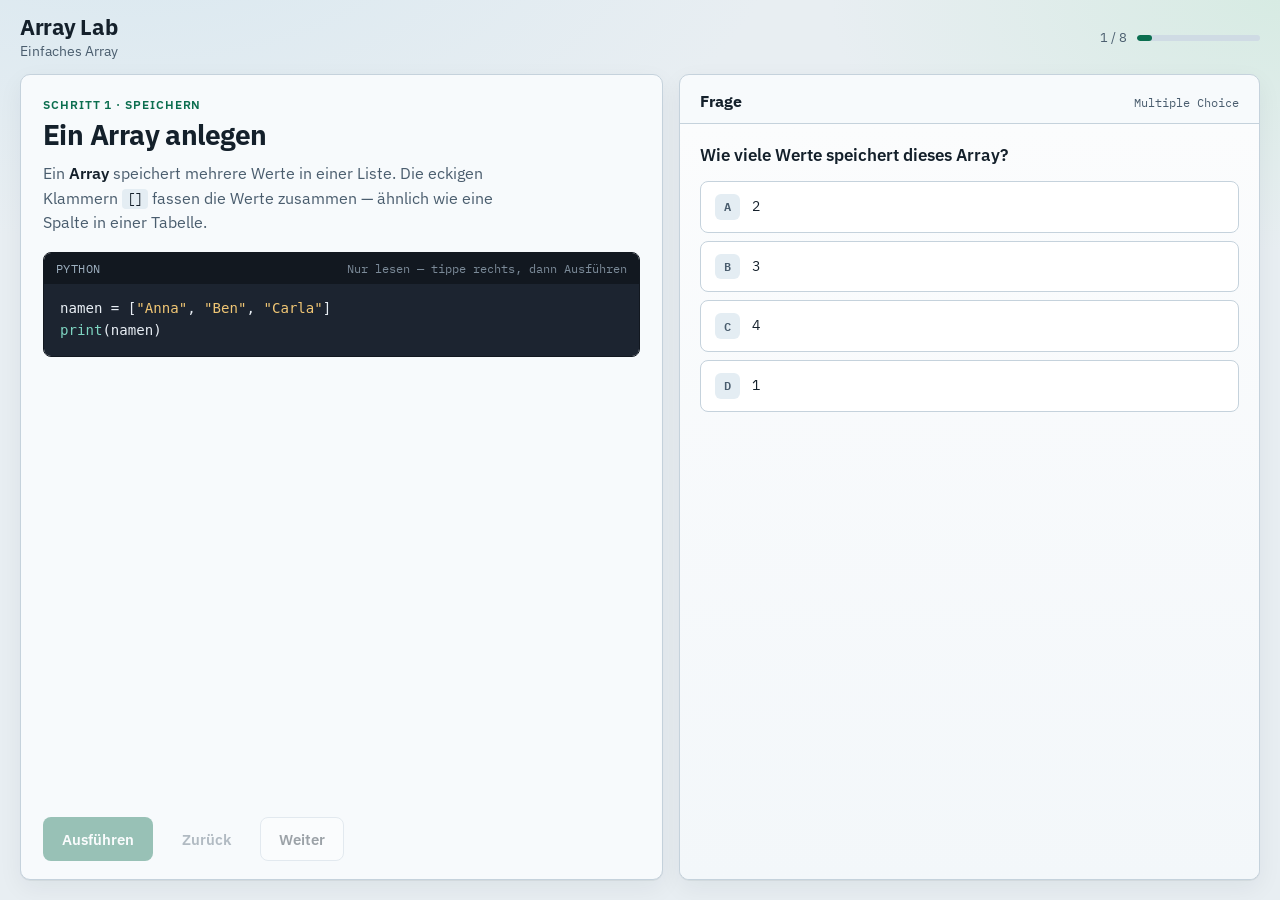
==== web/index.html @ 04155aa1 "Add Array Lab web lesson and iPad WKWebView shell. Guided German array tutorial with multiple-choice" ====
<!DOCTYPE html>
<html lang="de">
<head>
  <meta charset="UTF-8" />
  <meta name="viewport" content="width=device-width, initial-scale=1, viewport-fit=cover" />
  <meta name="apple-mobile-web-app-capable" content="yes" />
  <title>Array Lab</title>
  <link rel="preconnect" href="https://fonts.googleapis.com" />
  <link rel="preconnect" href="https://fonts.gstatic.com" crossorigin />
  <link href="https://fonts.googleapis.com/css2?family=IBM+Plex+Mono:ital,wght@0,400;0,600;1,400&family=IBM+Plex+Sans:wght@400;600;700&display=swap" rel="stylesheet" />
  <link rel="stylesheet" href="styles.css" />
</head>
<body>
  <div class="app">
    <header class="topbar">
      <div class="brand">
        <span class="brand-mark">Array Lab</span>
        <span class="brand-sub" id="module-label">Einfaches Array</span>
      </div>
      <div class="progress" aria-live="polite">
        <span id="step-label">1 / 1</span>
        <div class="progress-track" aria-hidden="true">
          <div class="progress-fill" id="progress-fill"></div>
        </div>
      </div>
    </header>

    <main class="workspace">
      <section class="panel panel-task" aria-label="Aufgabe">
        <p class="eyebrow" id="task-eyebrow">Aufgabe</p>
        <h1 class="task-title" id="task-title">Laden…</h1>
        <p class="task-body" id="task-body"></p>

        <div class="code-wrap">
          <div class="code-header">
            <span>Python</span>
            <span class="code-hint">Nur lesen — tippe rechts, dann Ausführen</span>
          </div>
          <pre class="code-block" id="code-block"><code></code></pre>
        </div>

        <div class="actions">
          <button type="button" class="btn btn-primary" id="btn-run" disabled>Ausführen</button>
          <button type="button" class="btn btn-ghost" id="btn-prev" disabled>Zurück</button>
          <button type="button" class="btn btn-secondary" id="btn-next" disabled>Weiter</button>
        </div>
      </section>

      <section class="panel panel-output" aria-label="Frage und Ausgabe">
        <div class="output-header">
          <h2 id="output-heading">Frage</h2>
          <span class="output-badge" id="output-badge">Multiple Choice</span>
        </div>
        <div class="output-stage" id="output-stage">
          <div class="quiz" id="quiz">
            <p class="quiz-prompt" id="quiz-prompt"></p>
            <div class="quiz-options" id="quiz-options" role="radiogroup" aria-labelledby="quiz-prompt"></div>
            <p class="quiz-feedback hidden" id="quiz-feedback" aria-live="polite"></p>
          </div>
          <div class="output-result hidden" id="output-result">
            <p class="result-caption" id="result-caption"></p>
            <div class="table-scroll">
              <table class="data-table" id="data-table"></table>
            </div>
            <p class="result-note" id="result-note"></p>
          </div>
        </div>
      </section>
    </main>
  </div>

  <script src="lessons.js"></script>
  <script src="app.js"></script>
</body>
</html>
---- web/styles.css ----
:root {
  --bg: #e8eef2;
  --bg-panel: #f7fafc;
  --bg-code: #1c2430;
  --ink: #14202b;
  --ink-soft: #4a5d6e;
  --line: #c5d2dc;
  --accent: #0b6e4f;
  --accent-hover: #095a41;
  --accent-soft: #d4efe6;
  --highlight: #ffe08a;
  --highlight-border: #e0b84a;
  --mysql-header: #2c3e50;
  --radius: 10px;
  --font-ui: "IBM Plex Sans", "Segoe UI", sans-serif;
  --font-mono: "IBM Plex Mono", "SF Mono", "Menlo", monospace;
  --shadow: 0 1px 0 rgba(20, 32, 43, 0.06), 0 8px 24px rgba(20, 32, 43, 0.06);
}

*,
*::before,
*::after {
  box-sizing: border-box;
}

html,
body {
  margin: 0;
  min-height: 100%;
  height: 100%;
  font-family: var(--font-ui);
  color: var(--ink);
  background:
    radial-gradient(1200px 600px at 10% -10%, #d9e8f0 0%, transparent 55%),
    radial-gradient(900px 500px at 100% 0%, #d7ebe3 0%, transparent 50%),
    var(--bg);
  -webkit-font-smoothing: antialiased;
}

body {
  overflow: hidden;
}

.app {
  display: flex;
  flex-direction: column;
  height: 100%;
  max-width: 1400px;
  margin: 0 auto;
  padding: 16px 20px 20px;
  gap: 14px;
}

.topbar {
  display: flex;
  align-items: center;
  justify-content: space-between;
  gap: 16px;
  flex-shrink: 0;
}

.brand {
  display: flex;
  flex-direction: column;
  gap: 2px;
}

.brand-mark {
  font-size: 1.35rem;
  font-weight: 700;
  letter-spacing: -0.02em;
  line-height: 1.1;
}

.brand-sub {
  font-size: 0.85rem;
  color: var(--ink-soft);
}

.progress {
  display: flex;
  align-items: center;
  gap: 10px;
  min-width: 160px;
}

#step-label {
  font-size: 0.8rem;
  color: var(--ink-soft);
  font-variant-numeric: tabular-nums;
  white-space: nowrap;
}

.progress-track {
  flex: 1;
  height: 6px;
  background: #cfdbe4;
  border-radius: 999px;
  overflow: hidden;
}

.progress-fill {
  height: 100%;
  width: 0%;
  background: var(--accent);
  border-radius: inherit;
  transition: width 0.25s ease;
}

.workspace {
  display: grid;
  grid-template-columns: minmax(0, 1fr) minmax(0, 1fr);
  gap: 16px;
  flex: 1;
  min-height: 0;
}

.panel {
  background: var(--bg-panel);
  border: 1px solid var(--line);
  border-radius: var(--radius);
  box-shadow: var(--shadow);
  min-height: 0;
  display: flex;
  flex-direction: column;
}

.panel-task {
  padding: 22px 22px 18px;
  overflow: auto;
}

.panel-output {
  padding: 0;
  overflow: hidden;
}

.eyebrow {
  margin: 0 0 6px;
  font-size: 0.72rem;
  font-weight: 600;
  letter-spacing: 0.08em;
  text-transform: uppercase;
  color: var(--accent);
}

.task-title {
  margin: 0 0 10px;
  font-size: clamp(1.35rem, 2.2vw, 1.75rem);
  font-weight: 700;
  letter-spacing: -0.02em;
  line-height: 1.2;
}

.task-body {
  margin: 0 0 18px;
  color: var(--ink-soft);
  line-height: 1.55;
  font-size: 0.98rem;
  max-width: 46ch;
}

.task-body strong {
  color: var(--ink);
  font-weight: 600;
}

.task-body code {
  font-family: var(--font-mono);
  font-size: 0.88em;
  background: #e4edf3;
  padding: 1px 5px;
  border-radius: 4px;
  color: var(--ink);
}

.code-wrap {
  border-radius: 8px;
  overflow: hidden;
  border: 1px solid #121820;
  margin-bottom: 18px;
  flex-shrink: 0;
}

.code-header {
  display: flex;
  justify-content: space-between;
  align-items: center;
  gap: 12px;
  padding: 8px 12px;
  background: #121820;
  color: #9eb0c0;
  font-size: 0.72rem;
  font-family: var(--font-mono);
  letter-spacing: 0.04em;
  text-transform: uppercase;
}

.code-hint {
  text-transform: none;
  letter-spacing: 0;
  opacity: 0.75;
}

.code-block {
  margin: 0;
  padding: 14px 16px;
  background: var(--bg-code);
  color: #e8eef4;
  font-family: var(--font-mono);
  font-size: 0.88rem;
  line-height: 1.55;
  overflow-x: auto;
  white-space: pre;
}

.code-block .tok-kw { color: #7dd3c0; }
.code-block .tok-str { color: #f0c674; }
.code-block .tok-num { color: #b8d4ff; }
.code-block .tok-cmt { color: #7a8a9a; font-style: italic; }
.code-block .tok-idx { color: #ffb86c; }

.actions {
  display: flex;
  flex-wrap: wrap;
  gap: 10px;
  margin-top: auto;
  padding-top: 4px;
}

.btn {
  appearance: none;
  border: 1px solid transparent;
  border-radius: 8px;
  padding: 11px 18px;
  font: inherit;
  font-size: 0.95rem;
  font-weight: 600;
  cursor: pointer;
  transition: background 0.15s ease, border-color 0.15s ease, opacity 0.15s ease;
}

.btn:disabled {
  opacity: 0.4;
  cursor: not-allowed;
}

.btn-primary {
  background: var(--accent);
  color: #fff;
}

.btn-primary:not(:disabled):hover {
  background: var(--accent-hover);
}

.btn-primary.done {
  background: var(--accent-soft);
  color: var(--accent);
  border-color: #9fd0bc;
}

.btn-secondary {
  background: #fff;
  border-color: var(--line);
  color: var(--ink);
}

.btn-secondary:not(:disabled):hover {
  border-color: #9aafbf;
  background: #f0f5f8;
}

.btn-ghost {
  background: transparent;
  border-color: transparent;
  color: var(--ink-soft);
}

.btn-ghost:not(:disabled):hover {
  color: var(--ink);
  background: rgba(20, 32, 43, 0.05);
}

.output-header {
  display: flex;
  align-items: baseline;
  justify-content: space-between;
  gap: 12px;
  padding: 16px 20px 12px;
  border-bottom: 1px solid var(--line);
  flex-shrink: 0;
}

.output-header h2 {
  margin: 0;
  font-size: 1rem;
  font-weight: 700;
}

.output-badge {
  font-size: 0.75rem;
  color: var(--ink-soft);
  font-family: var(--font-mono);
}

.output-stage {
  flex: 1;
  min-height: 0;
  overflow: auto;
  padding: 20px;
  background:
    linear-gradient(180deg, #fbfcfd 0%, #f3f7fa 100%);
}

.output-empty {
  display: flex;
  flex-direction: column;
  justify-content: center;
  align-items: flex-start;
  min-height: 220px;
  color: var(--ink-soft);
  line-height: 1.5;
}

.output-empty p {
  margin: 0 0 8px;
}

.muted {
  font-size: 0.92rem;
}

.hidden {
  display: none !important;
}

.quiz {
  display: flex;
  flex-direction: column;
  gap: 14px;
  margin-bottom: 4px;
}

.quiz-prompt {
  margin: 0;
  font-size: 1.05rem;
  font-weight: 600;
  line-height: 1.4;
  color: var(--ink);
}

.quiz-options {
  display: flex;
  flex-direction: column;
  gap: 8px;
}

.quiz-option {
  appearance: none;
  display: flex;
  align-items: flex-start;
  gap: 12px;
  width: 100%;
  text-align: left;
  padding: 12px 14px;
  border: 1px solid var(--line);
  border-radius: 8px;
  background: #fff;
  color: var(--ink);
  font: inherit;
  font-size: 0.95rem;
  line-height: 1.4;
  cursor: pointer;
  transition: border-color 0.15s ease, background 0.15s ease, box-shadow 0.15s ease;
}

.quiz-option:hover:not(:disabled) {
  border-color: #9aafbf;
  background: #f4f8fb;
}

.quiz-option.is-selected:not(.is-correct):not(.is-wrong) {
  border-color: var(--accent);
  background: var(--accent-soft);
  box-shadow: inset 0 0 0 1px var(--accent);
}

.quiz-option.is-correct {
  border-color: var(--accent);
  background: #e6f6ef;
  box-shadow: inset 0 0 0 1px var(--accent);
}

.quiz-option.is-wrong {
  border-color: #c45c5c;
  background: #fceeee;
  box-shadow: inset 0 0 0 1px #c45c5c;
}

.quiz-option:disabled {
  cursor: default;
}

.quiz-letter {
  flex-shrink: 0;
  width: 1.6rem;
  height: 1.6rem;
  display: inline-flex;
  align-items: center;
  justify-content: center;
  border-radius: 6px;
  background: #e4edf3;
  font-family: var(--font-mono);
  font-size: 0.78rem;
  font-weight: 600;
  color: var(--ink-soft);
}

.quiz-option.is-selected .quiz-letter,
.quiz-option.is-correct .quiz-letter {
  background: var(--accent);
  color: #fff;
}

.quiz-option.is-wrong .quiz-letter {
  background: #c45c5c;
  color: #fff;
}

.quiz-label {
  padding-top: 2px;
  font-family: var(--font-mono);
  font-size: 0.9rem;
}

.quiz-feedback {
  margin: 0;
  padding: 10px 12px;
  border-radius: 8px;
  font-size: 0.92rem;
  font-weight: 600;
  line-height: 1.4;
}

.quiz-feedback.is-ok {
  background: #e6f6ef;
  color: var(--accent);
}

.quiz-feedback.is-fail {
  background: #fceeee;
  color: #9a3333;
}

.output-result {
  margin-top: 20px;
  padding-top: 18px;
  border-top: 1px dashed var(--line);
}

.result-caption {
  margin: 0 0 12px;
  font-family: var(--font-mono);
  font-size: 0.85rem;
  color: var(--ink-soft);
}

.table-scroll {
  overflow-x: auto;
  border: 1px solid #9aafbf;
  border-radius: 6px;
  background: #fff;
  box-shadow: inset 0 1px 0 rgba(255, 255, 255, 0.8);
}

.data-table {
  width: 100%;
  border-collapse: collapse;
  font-family: var(--font-mono);
  font-size: 0.9rem;
}

.data-table th,
.data-table td {
  padding: 10px 14px;
  text-align: left;
  border-bottom: 1px solid #d5e0e8;
  white-space: nowrap;
}

.data-table th {
  background: var(--mysql-header);
  color: #f0f4f8;
  font-weight: 600;
  font-size: 0.78rem;
  letter-spacing: 0.03em;
  text-transform: uppercase;
  border-bottom: none;
}

.data-table tbody tr:nth-child(even) {
  background: #f4f8fb;
}

.data-table tbody tr:last-child td {
  border-bottom: none;
}

.data-table .col-index {
  color: var(--ink-soft);
  width: 1%;
  font-weight: 500;
}

.data-table td.cell-highlight {
  background: var(--highlight);
  box-shadow: inset 0 0 0 1px var(--highlight-border);
  font-weight: 700;
  color: var(--ink);
}

.data-table tr.row-highlight td {
  background: #fff6d6;
}

.data-table tr.row-highlight td.cell-highlight {
  background: var(--highlight);
}

.result-note {
  margin: 14px 0 0;
  font-size: 0.92rem;
  line-height: 1.5;
  color: var(--ink);
  max-width: 48ch;
}

.result-note:empty {
  display: none;
}

@media (max-width: 900px) {
  body {
    overflow: auto;
  }

  .app {
    height: auto;
    min-height: 100%;
    padding: 12px;
  }

  .workspace {
    grid-template-columns: 1fr;
    grid-template-rows: auto minmax(280px, 45vh);
  }

  .panel-task {
    overflow: visible;
  }

  .topbar {
    flex-direction: column;
    align-items: flex-start;
  }

  .progress {
    width: 100%;
  }
}

@media (orientation: landscape) and (min-width: 900px) {
  .workspace {
    grid-template-columns: minmax(0, 1.05fr) minmax(0, 0.95fr);
  }
}
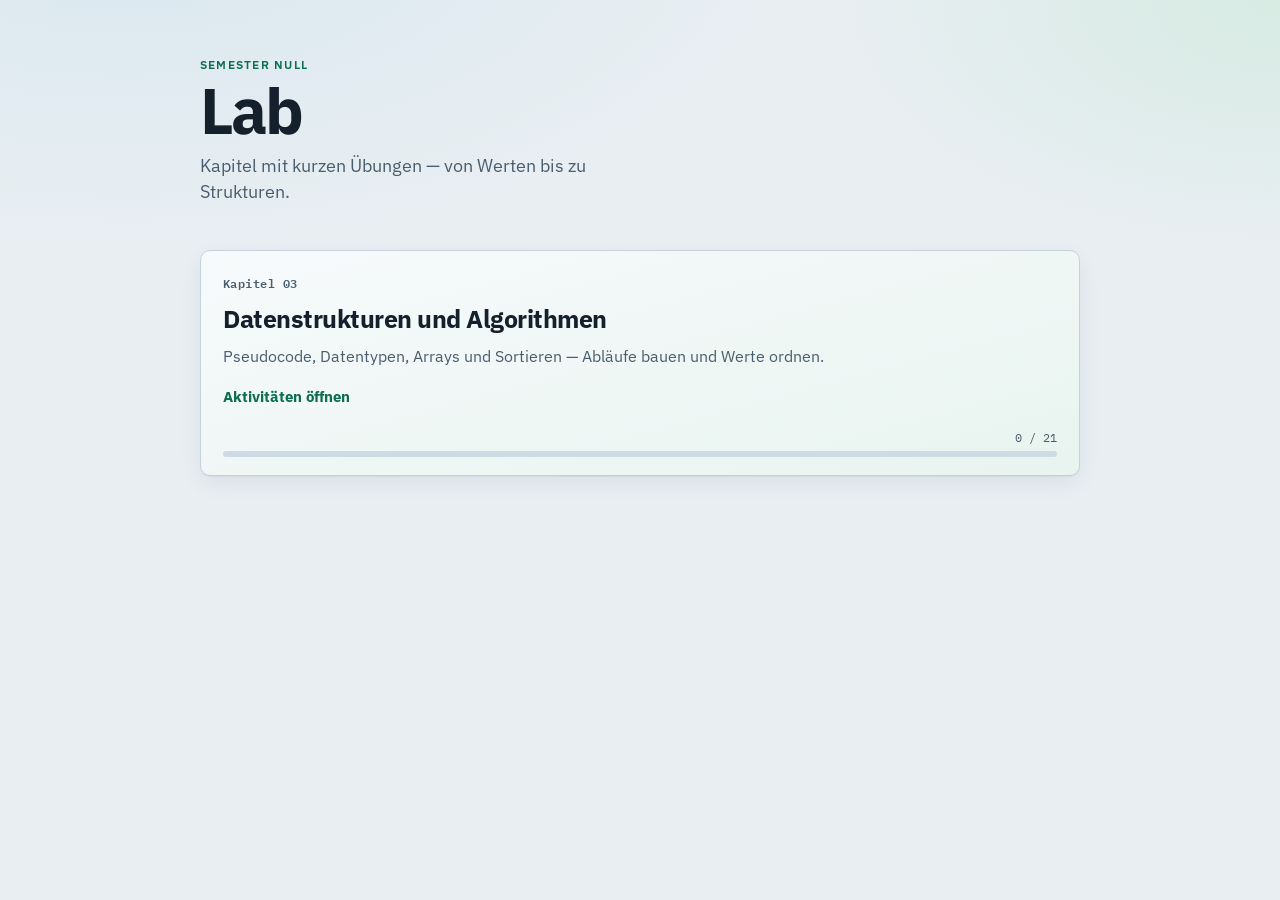
==== commit 1b4f11f7: "Expand Lab into chapters with activities and sorting blocks. Add Kapitel 3 hub, Pseudocode/Datentype" ====
--- a/web/index.html
+++ b/web/index.html
@@ -4,72 +4,47 @@
   <meta charset="UTF-8" />
   <meta name="viewport" content="width=device-width, initial-scale=1, viewport-fit=cover" />
   <meta name="apple-mobile-web-app-capable" content="yes" />
-  <title>Array Lab</title>
+  <title>Semester Null · Lab</title>
   <link rel="preconnect" href="https://fonts.googleapis.com" />
   <link rel="preconnect" href="https://fonts.gstatic.com" crossorigin />
   <link href="https://fonts.googleapis.com/css2?family=IBM+Plex+Mono:ital,wght@0,400;0,600;1,400&family=IBM+Plex+Sans:wght@400;600;700&display=swap" rel="stylesheet" />
   <link rel="stylesheet" href="styles.css" />
 </head>
-<body>
-  <div class="app">
-    <header class="topbar">
-      <div class="brand">
-        <span class="brand-mark">Array Lab</span>
-        <span class="brand-sub" id="module-label">Einfaches Array</span>
-      </div>
-      <div class="progress" aria-live="polite">
-        <span id="step-label">1 / 1</span>
-        <div class="progress-track" aria-hidden="true">
-          <div class="progress-fill" id="progress-fill"></div>
-        </div>
-      </div>
+<body class="page-home">
+  <div class="home">
+    <header class="home-hero">
+      <p class="home-kicker">Semester Null</p>
+      <h1 class="home-title">Lab</h1>
+      <p class="home-lead">
+        Kapitel mit kurzen Übungen — von Werten bis zu Strukturen.
+      </p>
     </header>
 
-    <main class="workspace">
-      <section class="panel panel-task" aria-label="Aufgabe">
-        <p class="eyebrow" id="task-eyebrow">Aufgabe</p>
-        <h1 class="task-title" id="task-title">Laden…</h1>
-        <p class="task-body" id="task-body"></p>
-
-        <div class="code-wrap">
-          <div class="code-header">
-            <span>Python</span>
-            <span class="code-hint">Nur lesen — tippe rechts, dann Ausführen</span>
+    <section class="home-modules" aria-label="Kapitel">
+      <a
+        class="module-card module-card-wide module-card-accent"
+        href="kapitel/3/"
+        data-chapter-progress
+        data-activities='[{"key":"pseudocode","total":6},{"key":"datentypen","total":6},{"key":"arrays","total":8},{"key":"sortieren","total":1}]'
+      >
+        <span class="module-num">Kapitel 03</span>
+        <h2>Datenstrukturen und Algorithmen</h2>
+        <p>
+          Pseudocode, Datentypen, Arrays und Sortieren — Abläufe bauen und Werte ordnen.
+        </p>
+        <span class="module-cta">Aktivitäten öffnen</span>
+        <div class="module-progress">
+          <div class="module-progress-meta">
+            <span class="module-progress-label">0 / 21</span>
           </div>
-          <pre class="code-block" id="code-block"><code></code></pre>
-        </div>
-
-        <div class="actions">
-          <button type="button" class="btn btn-primary" id="btn-run" disabled>Ausführen</button>
-          <button type="button" class="btn btn-ghost" id="btn-prev" disabled>Zurück</button>
-          <button type="button" class="btn btn-secondary" id="btn-next" disabled>Weiter</button>
-        </div>
-      </section>
-
-      <section class="panel panel-output" aria-label="Frage und Ausgabe">
-        <div class="output-header">
-          <h2 id="output-heading">Frage</h2>
-          <span class="output-badge" id="output-badge">Multiple Choice</span>
-        </div>
-        <div class="output-stage" id="output-stage">
-          <div class="quiz" id="quiz">
-            <p class="quiz-prompt" id="quiz-prompt"></p>
-            <div class="quiz-options" id="quiz-options" role="radiogroup" aria-labelledby="quiz-prompt"></div>
-            <p class="quiz-feedback hidden" id="quiz-feedback" aria-live="polite"></p>
-          </div>
-          <div class="output-result hidden" id="output-result">
-            <p class="result-caption" id="result-caption"></p>
-            <div class="table-scroll">
-              <table class="data-table" id="data-table"></table>
-            </div>
-            <p class="result-note" id="result-note"></p>
+          <div class="module-progress-track" aria-hidden="true">
+            <div class="module-progress-fill" style="width: 0%"></div>
           </div>
         </div>
-      </section>
-    </main>
+      </a>
+    </section>
   </div>
 
-  <script src="lessons.js"></script>
-  <script src="app.js"></script>
+  <script src="home.js"></script>
 </body>
 </html>
--- a/web/styles.css
+++ b/web/styles.css
@@ -41,6 +41,185 @@
   overflow: hidden;
 }
 
+body.page-home {
+  overflow: auto;
+}
+
+.brand-home {
+  display: inline-block;
+  margin-bottom: 4px;
+  font-size: 0.78rem;
+  font-weight: 600;
+  color: var(--ink-soft);
+  text-decoration: none;
+}
+
+.brand-home:hover {
+  color: var(--accent);
+}
+
+/* ── Startseite ─────────────────────────────────────────────────────── */
+
+.home {
+  max-width: 920px;
+  margin: 0 auto;
+  padding: clamp(28px, 6vw, 56px) 20px 48px;
+}
+
+.home-hero {
+  margin-bottom: clamp(28px, 5vw, 44px);
+}
+
+.home-kicker {
+  margin: 0 0 8px;
+  font-size: 0.78rem;
+  font-weight: 600;
+  letter-spacing: 0.1em;
+  text-transform: uppercase;
+  color: var(--accent);
+}
+
+.home-title {
+  margin: 0 0 12px;
+  font-size: clamp(2.6rem, 7vw, 4rem);
+  font-weight: 700;
+  letter-spacing: -0.04em;
+  line-height: 0.95;
+}
+
+.home-lead {
+  margin: 0;
+  max-width: 36ch;
+  font-size: 1.1rem;
+  line-height: 1.5;
+  color: var(--ink-soft);
+}
+
+.home-modules {
+  display: grid;
+  grid-template-columns: repeat(2, minmax(0, 1fr));
+  gap: 16px;
+}
+
+.module-card {
+  display: flex;
+  flex-direction: column;
+  gap: 10px;
+  padding: 22px 22px 18px;
+  background: var(--bg-panel);
+  border: 1px solid var(--line);
+  border-radius: var(--radius);
+  box-shadow: var(--shadow);
+  text-decoration: none;
+  color: inherit;
+  min-height: 220px;
+  transition: border-color 0.15s ease, transform 0.15s ease;
+}
+
+.module-card:hover {
+  border-color: #9aafbf;
+  transform: translateY(-2px);
+}
+
+.module-card-accent {
+  background: linear-gradient(165deg, #f7fafc 0%, #e8f4ef 100%);
+}
+
+.module-card-wide {
+  grid-column: 1 / -1;
+  min-height: 200px;
+}
+
+.home-title-chapter {
+  font-size: clamp(1.85rem, 4.5vw, 2.75rem);
+  max-width: 16ch;
+  line-height: 1.05;
+}
+
+.home-hero .brand-home {
+  margin-bottom: 12px;
+}
+
+.module-num {
+  font-family: var(--font-mono);
+  font-size: 0.78rem;
+  font-weight: 600;
+  color: var(--ink-soft);
+  letter-spacing: 0.04em;
+}
+
+.module-card h2 {
+  margin: 0;
+  font-size: 1.55rem;
+  font-weight: 700;
+  letter-spacing: -0.02em;
+}
+
+.module-card p {
+  margin: 0;
+  flex: 1;
+  color: var(--ink-soft);
+  line-height: 1.5;
+  font-size: 0.98rem;
+}
+
+.module-card code {
+  font-family: var(--font-mono);
+  font-size: 0.88em;
+  background: #e4edf3;
+  padding: 1px 5px;
+  border-radius: 4px;
+  color: var(--ink);
+}
+
+.module-cta {
+  margin-top: 8px;
+  font-weight: 700;
+  color: var(--accent);
+  font-size: 0.95rem;
+}
+
+.module-progress {
+  margin-top: auto;
+  padding-top: 14px;
+  display: flex;
+  flex-direction: column;
+  gap: 6px;
+}
+
+.module-progress-meta {
+  display: flex;
+  justify-content: flex-end;
+}
+
+.module-progress-label {
+  font-family: var(--font-mono);
+  font-size: 0.72rem;
+  color: var(--ink-soft);
+  font-variant-numeric: tabular-nums;
+}
+
+.module-progress-track {
+  height: 6px;
+  background: #cfdbe4;
+  border-radius: 999px;
+  overflow: hidden;
+}
+
+.module-progress-fill {
+  height: 100%;
+  width: 0%;
+  background: var(--accent);
+  border-radius: inherit;
+  transition: width 0.25s ease;
+}
+
+@media (max-width: 700px) {
+  .home-modules {
+    grid-template-columns: 1fr;
+  }
+}
+
 .app {
   display: flex;
   flex-direction: column;
@@ -575,3 +754,270 @@
     grid-template-columns: minmax(0, 1.05fr) minmax(0, 0.95fr);
   }
 }
+
+/* ── Sortieren / Drag & Drop ────────────────────────────────────────── */
+
+body.page-sort {
+  overflow: hidden;
+}
+
+.workspace-sort {
+  grid-template-columns: minmax(0, 1.25fr) minmax(0, 0.85fr);
+}
+
+.sort-actions-top {
+  display: flex;
+  gap: 8px;
+  flex-shrink: 0;
+}
+
+.panel-sort-build {
+  overflow: auto;
+}
+
+.sort-build {
+  display: grid;
+  grid-template-columns: minmax(0, 1fr) minmax(0, 1fr);
+  gap: 12px;
+  margin-top: 4px;
+  min-height: 280px;
+}
+
+.sort-column {
+  display: flex;
+  flex-direction: column;
+  min-height: 0;
+  border: 1px solid var(--line);
+  border-radius: 8px;
+  background: #f0f5f8;
+  overflow: hidden;
+}
+
+.sort-column-head {
+  display: flex;
+  justify-content: space-between;
+  align-items: center;
+  gap: 8px;
+  padding: 8px 12px;
+  background: #e4edf3;
+  font-size: 0.72rem;
+  font-weight: 600;
+  letter-spacing: 0.06em;
+  text-transform: uppercase;
+  color: var(--ink-soft);
+}
+
+.sort-hint {
+  text-transform: none;
+  letter-spacing: 0;
+  font-weight: 500;
+  opacity: 0.8;
+}
+
+.block-palette,
+.block-program {
+  flex: 1;
+  min-height: 220px;
+  padding: 10px;
+  display: flex;
+  flex-direction: column;
+  gap: 8px;
+  overflow: auto;
+  transition: background 0.15s ease, box-shadow 0.15s ease;
+}
+
+.block-palette.is-drop-target,
+.block-program.is-drop-target {
+  background: var(--accent-soft);
+  box-shadow: inset 0 0 0 2px var(--accent);
+}
+
+.block-empty {
+  margin: auto;
+  color: var(--ink-soft);
+  font-size: 0.92rem;
+  text-align: center;
+  padding: 16px;
+}
+
+.code-block-chip {
+  appearance: none;
+  display: flex;
+  align-items: flex-start;
+  gap: 10px;
+  width: 100%;
+  margin-left: calc(var(--indent, 0) * 14px);
+  width: calc(100% - var(--indent, 0) * 14px);
+  text-align: left;
+  border: 1px solid #2a3544;
+  border-radius: 8px;
+  background: var(--bg-code);
+  color: #e8eef4;
+  font-family: var(--font-mono);
+  font-size: 0.78rem;
+  line-height: 1.35;
+  padding: 10px 12px;
+  cursor: grab;
+  touch-action: none;
+  user-select: none;
+  box-shadow: 0 1px 0 rgba(0, 0, 0, 0.25);
+}
+
+.code-block-chip-lg {
+  padding: 14px 14px 12px;
+  border-radius: 10px;
+  gap: 12px;
+}
+
+.chip-body {
+  display: flex;
+  flex-direction: column;
+  gap: 8px;
+  min-width: 0;
+  flex: 1;
+}
+
+.chip-title {
+  font-family: var(--font-ui);
+  font-size: 0.82rem;
+  font-weight: 700;
+  letter-spacing: 0.02em;
+  color: #7dd3c0;
+}
+
+.chip-code {
+  display: flex;
+  flex-direction: column;
+  gap: 2px;
+}
+
+.chip-line {
+  white-space: pre-wrap;
+  font-size: 0.8rem;
+  line-height: 1.45;
+  color: #e8eef4;
+}
+
+.code-block-chip:active,
+.code-block-chip.is-dragging {
+  cursor: grabbing;
+  opacity: 0.45;
+}
+
+.chip-grip {
+  flex-shrink: 0;
+  width: 10px;
+  height: 18px;
+  margin-top: 4px;
+  border-radius: 2px;
+  background:
+    repeating-linear-gradient(
+      to bottom,
+      #7a8a9a 0 2px,
+      transparent 2px 4px
+    );
+  opacity: 0.7;
+}
+
+.chip-text {
+  min-width: 0;
+}
+
+.chip-ghost {
+  position: fixed;
+  z-index: 1000;
+  pointer-events: none;
+  opacity: 0.95;
+  margin-left: 0 !important;
+  width: auto !important;
+  box-shadow: 0 12px 28px rgba(20, 32, 43, 0.28);
+  transform: scale(1.02);
+}
+
+.sort-output {
+  display: flex;
+  flex-direction: column;
+  gap: 16px;
+}
+
+.sort-feedback {
+  margin: 0;
+  font-size: 0.95rem;
+  line-height: 1.5;
+}
+
+.sort-feedback.is-ok {
+  padding: 10px 12px;
+  border-radius: 8px;
+  background: #e6f6ef;
+  color: var(--accent);
+  font-weight: 600;
+}
+
+.sort-feedback.is-fail {
+  padding: 10px 12px;
+  border-radius: 8px;
+  background: #fceeee;
+  color: #9a3333;
+  font-weight: 600;
+}
+
+.array-viz {
+  display: flex;
+  flex-wrap: wrap;
+  gap: 8px;
+}
+
+.array-cell {
+  display: flex;
+  flex-direction: column;
+  align-items: center;
+  justify-content: flex-end;
+  gap: 4px;
+  min-width: 52px;
+  padding: 10px 8px 8px;
+  border-radius: 8px;
+  background: #fff;
+  border: 1px solid #9aafbf;
+  font-family: var(--font-mono);
+  transition: background 0.2s ease, border-color 0.2s ease, transform 0.2s ease;
+}
+
+.array-cell.is-hot {
+  background: var(--highlight);
+  border-color: var(--highlight-border);
+  transform: translateY(-3px);
+}
+
+.array-idx {
+  font-size: 0.68rem;
+  color: var(--ink-soft);
+}
+
+.array-val {
+  font-size: 1.15rem;
+  font-weight: 700;
+  color: var(--ink);
+}
+
+@media (max-width: 900px) {
+  body.page-sort {
+    overflow: auto;
+  }
+
+  .workspace-sort {
+    grid-template-columns: 1fr;
+  }
+
+  .sort-build {
+    grid-template-columns: 1fr;
+  }
+
+  .sort-actions-top {
+    width: 100%;
+  }
+
+  .sort-actions-top .btn {
+    flex: 1;
+  }
+}
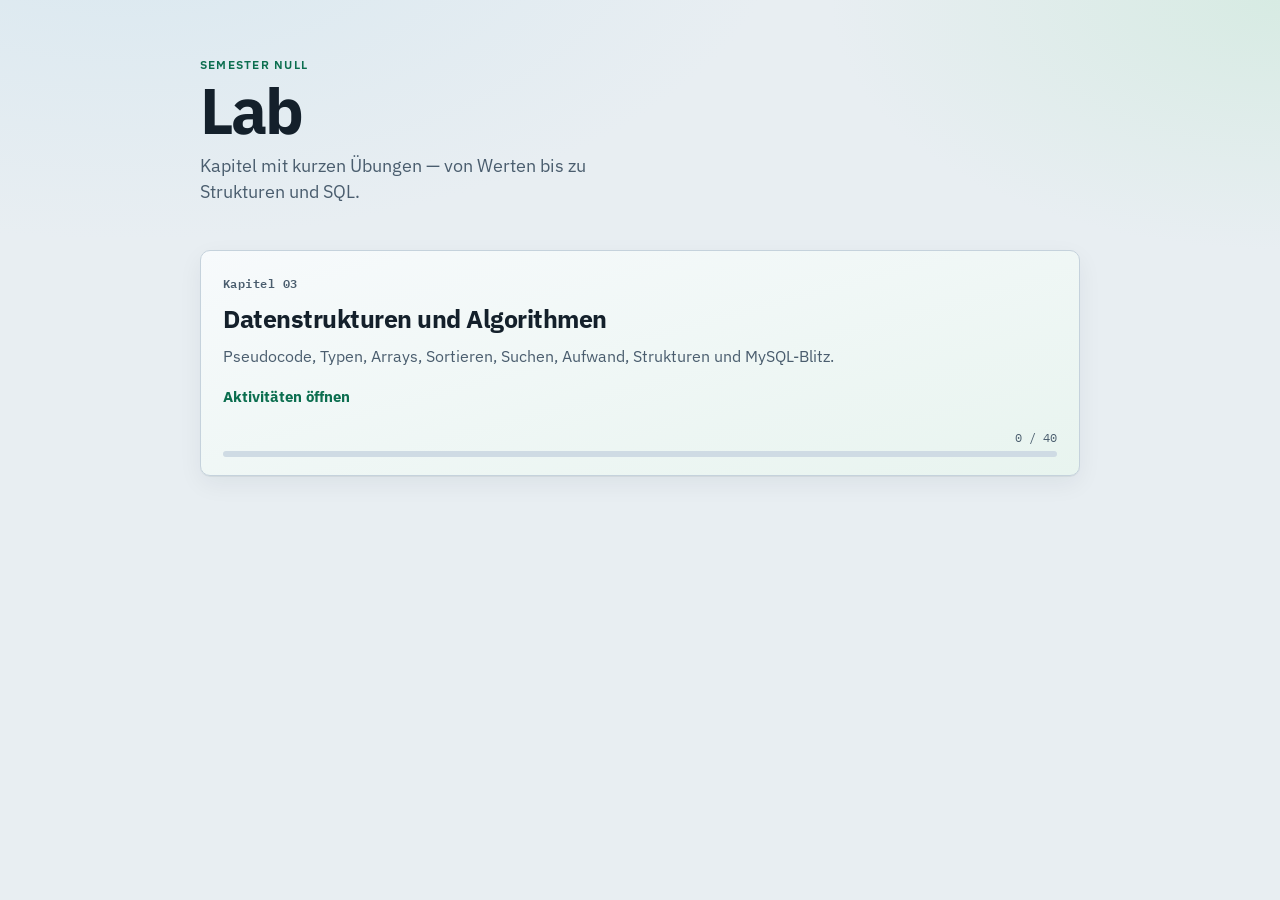
==== commit 6e740f24: "Add search, complexity, structures, and interactive MySQL activities. Complete Kapitel 3 with guided" ====
--- a/web/index.html
+++ b/web/index.html
@@ -16,7 +16,7 @@
       <p class="home-kicker">Semester Null</p>
       <h1 class="home-title">Lab</h1>
       <p class="home-lead">
-        Kapitel mit kurzen Übungen — von Werten bis zu Strukturen.
+        Kapitel mit kurzen Übungen — von Werten bis zu Strukturen und SQL.
       </p>
     </header>
 
@@ -25,17 +25,17 @@
         class="module-card module-card-wide module-card-accent"
         href="kapitel/3/"
         data-chapter-progress
-        data-activities='[{"key":"pseudocode","total":6},{"key":"datentypen","total":6},{"key":"arrays","total":8},{"key":"sortieren","total":1}]'
+        data-activities='[{"key":"pseudocode","total":6},{"key":"datentypen","total":6},{"key":"arrays","total":8},{"key":"sortieren","total":1},{"key":"suchen","total":5},{"key":"komplexitaet","total":4},{"key":"strukturen","total":5},{"key":"mysql","total":5}]'
       >
         <span class="module-num">Kapitel 03</span>
         <h2>Datenstrukturen und Algorithmen</h2>
         <p>
-          Pseudocode, Datentypen, Arrays und Sortieren — Abläufe bauen und Werte ordnen.
+          Pseudocode, Typen, Arrays, Sortieren, Suchen, Aufwand, Strukturen und MySQL-Blitz.
         </p>
         <span class="module-cta">Aktivitäten öffnen</span>
         <div class="module-progress">
           <div class="module-progress-meta">
-            <span class="module-progress-label">0 / 21</span>
+            <span class="module-progress-label">0 / 40</span>
           </div>
           <div class="module-progress-track" aria-hidden="true">
             <div class="module-progress-fill" style="width: 0%"></div>
--- a/web/styles.css
+++ b/web/styles.css
@@ -46,16 +46,60 @@
 }
 
 .brand-home {
-  display: inline-block;
-  margin-bottom: 4px;
-  font-size: 0.78rem;
-  font-weight: 600;
-  color: var(--ink-soft);
+  display: inline-flex;
+  align-items: center;
+  gap: 10px;
+  min-height: 48px;
+  min-width: 48px;
+  margin: 0 0 8px;
+  padding: 10px 16px 10px 12px;
+  border: 1px solid var(--line);
+  border-radius: 12px;
+  background: #fff;
+  box-shadow: var(--shadow);
+  font-size: 1rem;
+  font-weight: 600;
+  color: var(--ink);
   text-decoration: none;
-}
-
-.brand-home:hover {
+  line-height: 1.2;
+  -webkit-tap-highlight-color: transparent;
+  touch-action: manipulation;
+}
+
+.brand-home-icon {
+  display: inline-flex;
+  align-items: center;
+  justify-content: center;
+  width: 28px;
+  height: 28px;
+  border-radius: 8px;
+  background: #e4edf3;
+  font-size: 1.1rem;
+  line-height: 1;
+  color: var(--ink);
+  flex-shrink: 0;
+}
+
+.brand-home-label {
+  padding-right: 2px;
+}
+
+.brand-home:hover,
+.brand-home:focus-visible {
+  border-color: var(--accent);
   color: var(--accent);
+  outline: none;
+}
+
+.brand-home:hover .brand-home-icon,
+.brand-home:focus-visible .brand-home-icon {
+  background: var(--accent-soft);
+  color: var(--accent);
+}
+
+.brand-home:active {
+  transform: scale(0.98);
+  background: #f3f7fa;
 }
 
 /* ── Startseite ─────────────────────────────────────────────────────── */
@@ -137,7 +181,7 @@
 }
 
 .home-hero .brand-home {
-  margin-bottom: 12px;
+  margin-bottom: 16px;
 }
 
 .module-num {
@@ -402,26 +446,33 @@
 .actions {
   display: flex;
   flex-wrap: wrap;
-  gap: 10px;
+  gap: 12px;
   margin-top: auto;
-  padding-top: 4px;
+  padding-top: 8px;
 }
 
 .btn {
   appearance: none;
   border: 1px solid transparent;
-  border-radius: 8px;
-  padding: 11px 18px;
+  border-radius: 12px;
+  min-height: 48px;
+  padding: 12px 20px;
   font: inherit;
-  font-size: 0.95rem;
+  font-size: 1rem;
   font-weight: 600;
   cursor: pointer;
-  transition: background 0.15s ease, border-color 0.15s ease, opacity 0.15s ease;
+  transition: background 0.15s ease, border-color 0.15s ease, opacity 0.15s ease, transform 0.1s ease;
+  -webkit-tap-highlight-color: transparent;
+  touch-action: manipulation;
 }
 
 .btn:disabled {
   opacity: 0.4;
   cursor: not-allowed;
+}
+
+.btn:not(:disabled):active {
+  transform: scale(0.98);
 }
 
 .btn-primary {
@@ -451,14 +502,15 @@
 }
 
 .btn-ghost {
-  background: transparent;
-  border-color: transparent;
+  background: #fff;
+  border-color: var(--line);
   color: var(--ink-soft);
 }
 
 .btn-ghost:not(:disabled):hover {
   color: var(--ink);
-  background: rgba(20, 32, 43, 0.05);
+  background: #f0f5f8;
+  border-color: #9aafbf;
 }
 
 .output-header {
@@ -1021,3 +1073,103 @@
     flex: 1;
   }
 }
+
+/* ── MySQL Blitz ────────────────────────────────────────────────────── */
+
+body.page-mysql {
+  overflow: hidden;
+}
+
+.workspace-mysql {
+  grid-template-columns: minmax(0, 0.95fr) minmax(0, 1.05fr);
+}
+
+.mysql-help {
+  margin: 0 0 16px;
+  padding: 14px 16px;
+  border-radius: 10px;
+  background: #eef4f8;
+  border: 1px solid var(--line);
+}
+
+.mysql-help-title {
+  margin: 0 0 8px;
+  font-size: 0.78rem;
+  font-weight: 700;
+  letter-spacing: 0.06em;
+  text-transform: uppercase;
+  color: var(--ink-soft);
+}
+
+.mysql-help ul {
+  margin: 0;
+  padding-left: 1.1rem;
+  color: var(--ink-soft);
+  font-size: 0.9rem;
+  line-height: 1.55;
+}
+
+.mysql-help code {
+  font-family: var(--font-mono);
+  font-size: 0.82em;
+  color: var(--ink);
+}
+
+.mysql-stage {
+  display: flex;
+  flex-direction: column;
+  gap: 12px;
+}
+
+.mysql-input-label {
+  font-size: 0.78rem;
+  font-weight: 600;
+  letter-spacing: 0.04em;
+  text-transform: uppercase;
+  color: var(--ink-soft);
+}
+
+.mysql-input-row {
+  display: flex;
+  flex-direction: column;
+  gap: 10px;
+}
+
+.mysql-input {
+  width: 100%;
+  min-height: 96px;
+  resize: vertical;
+  border: 1px solid #2a3544;
+  border-radius: 10px;
+  background: var(--bg-code);
+  color: #e8eef4;
+  font-family: var(--font-mono);
+  font-size: 0.95rem;
+  line-height: 1.45;
+  padding: 14px 16px;
+  -webkit-tap-highlight-color: transparent;
+}
+
+.mysql-input:focus {
+  outline: 2px solid var(--accent);
+  outline-offset: 1px;
+}
+
+.mysql-result {
+  min-height: 120px;
+}
+
+.panel-mysql .btn-primary {
+  min-height: 48px;
+  width: 100%;
+}
+
+@media (max-width: 900px) {
+  body.page-mysql {
+    overflow: auto;
+  }
+
+  .workspace-mysql {
+    grid-template-columns: 1fr;
+  }
+}
